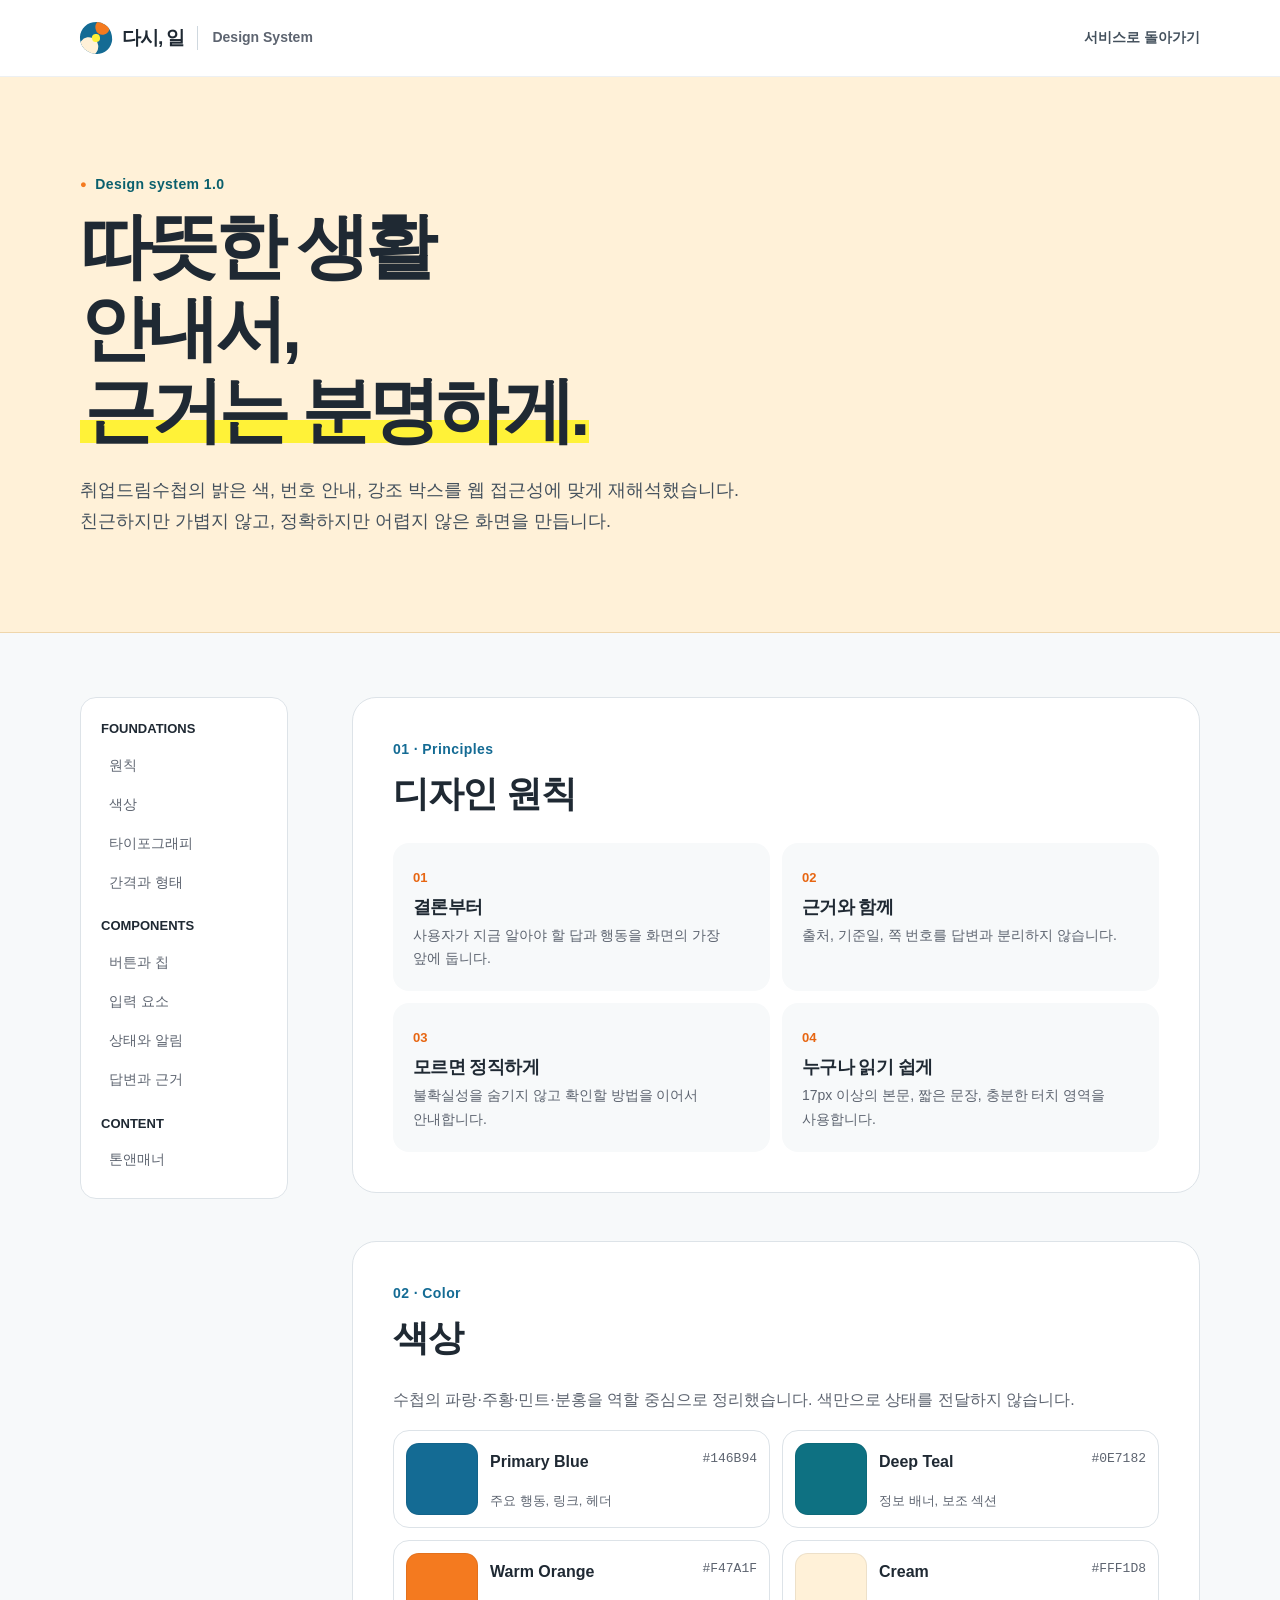
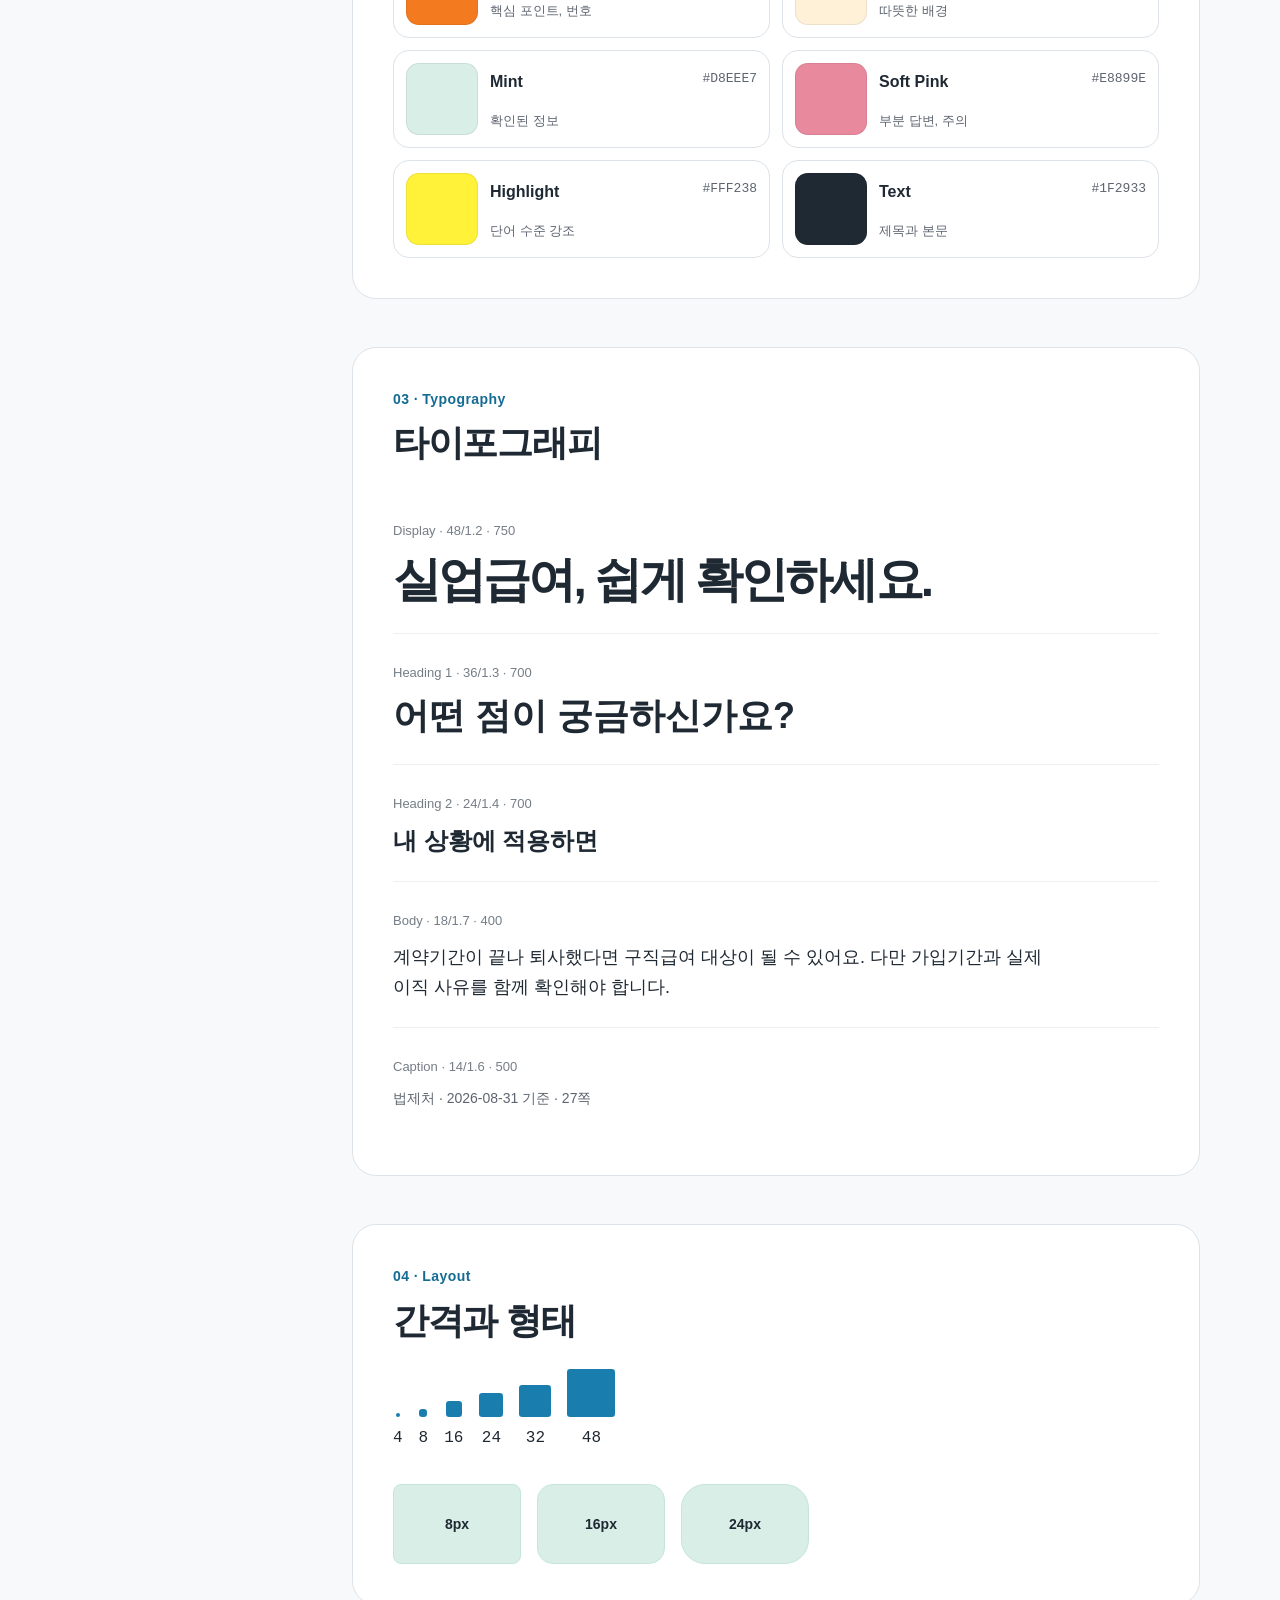
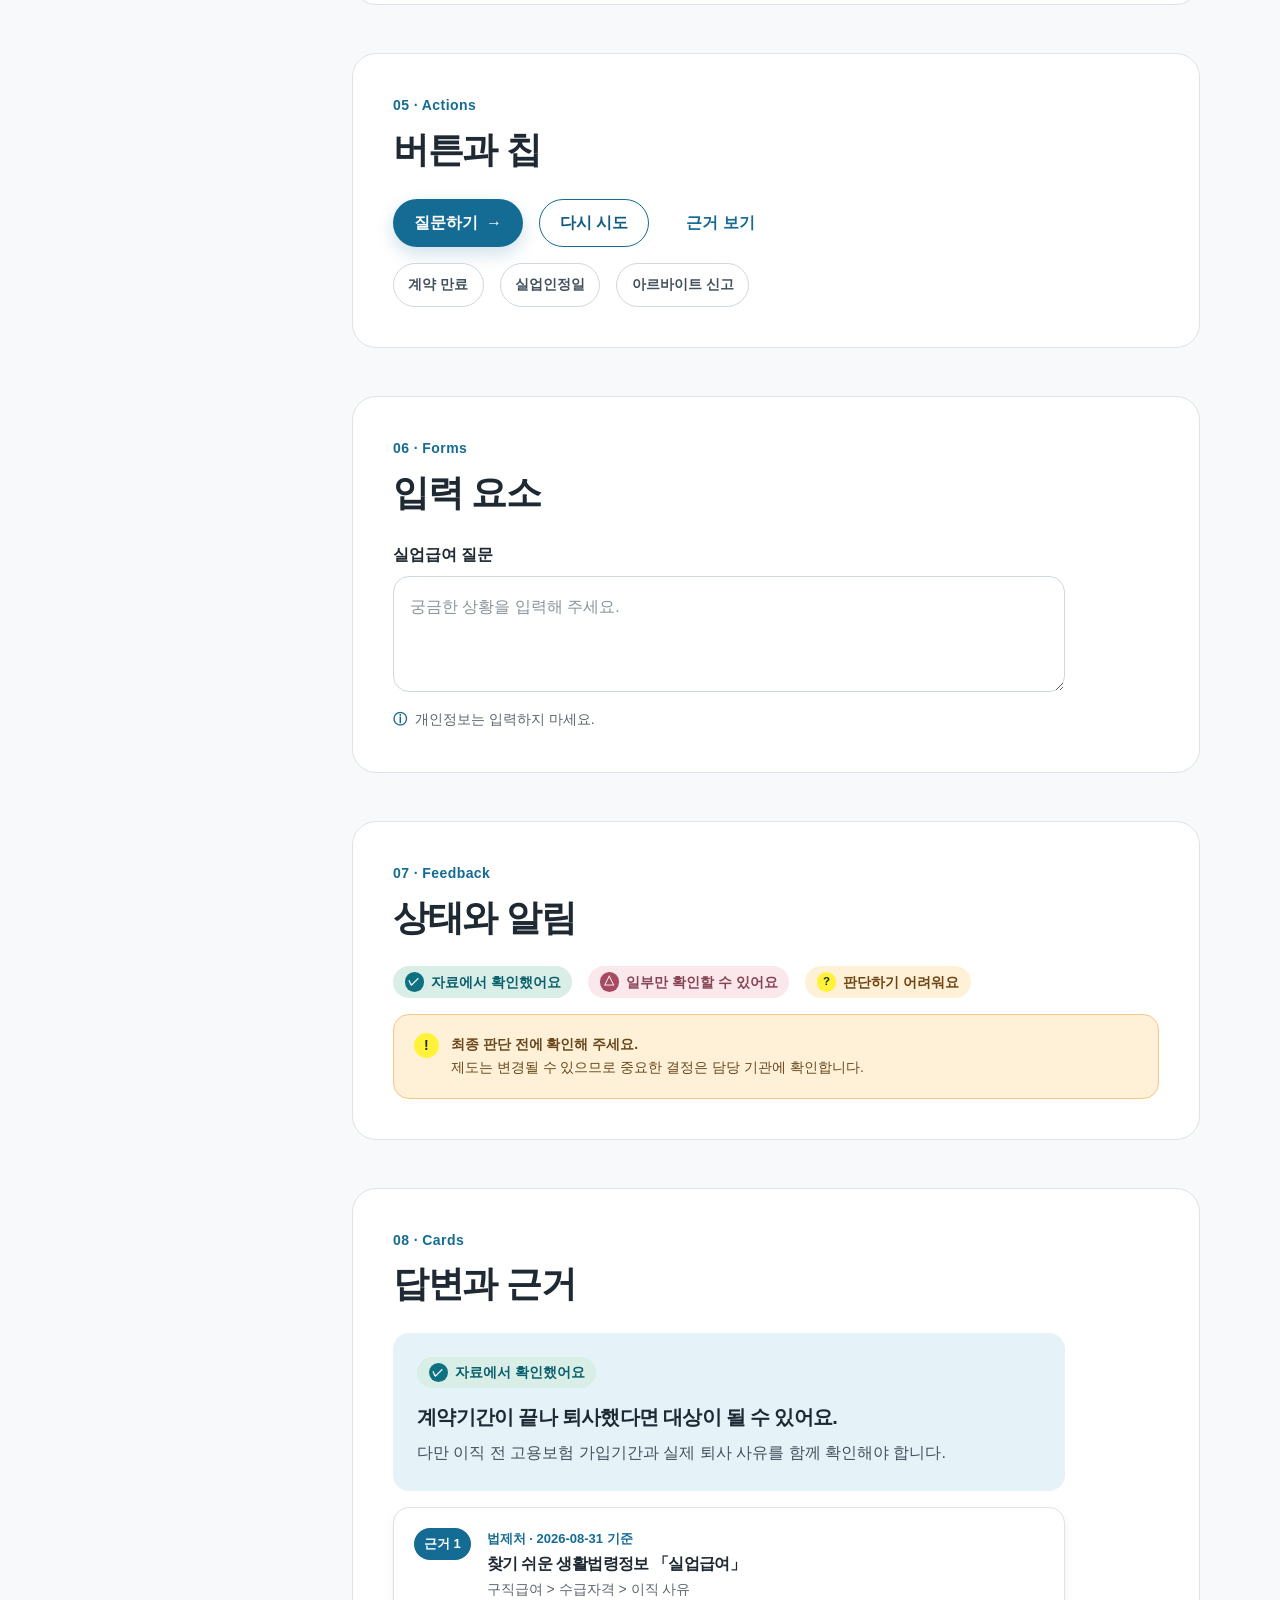
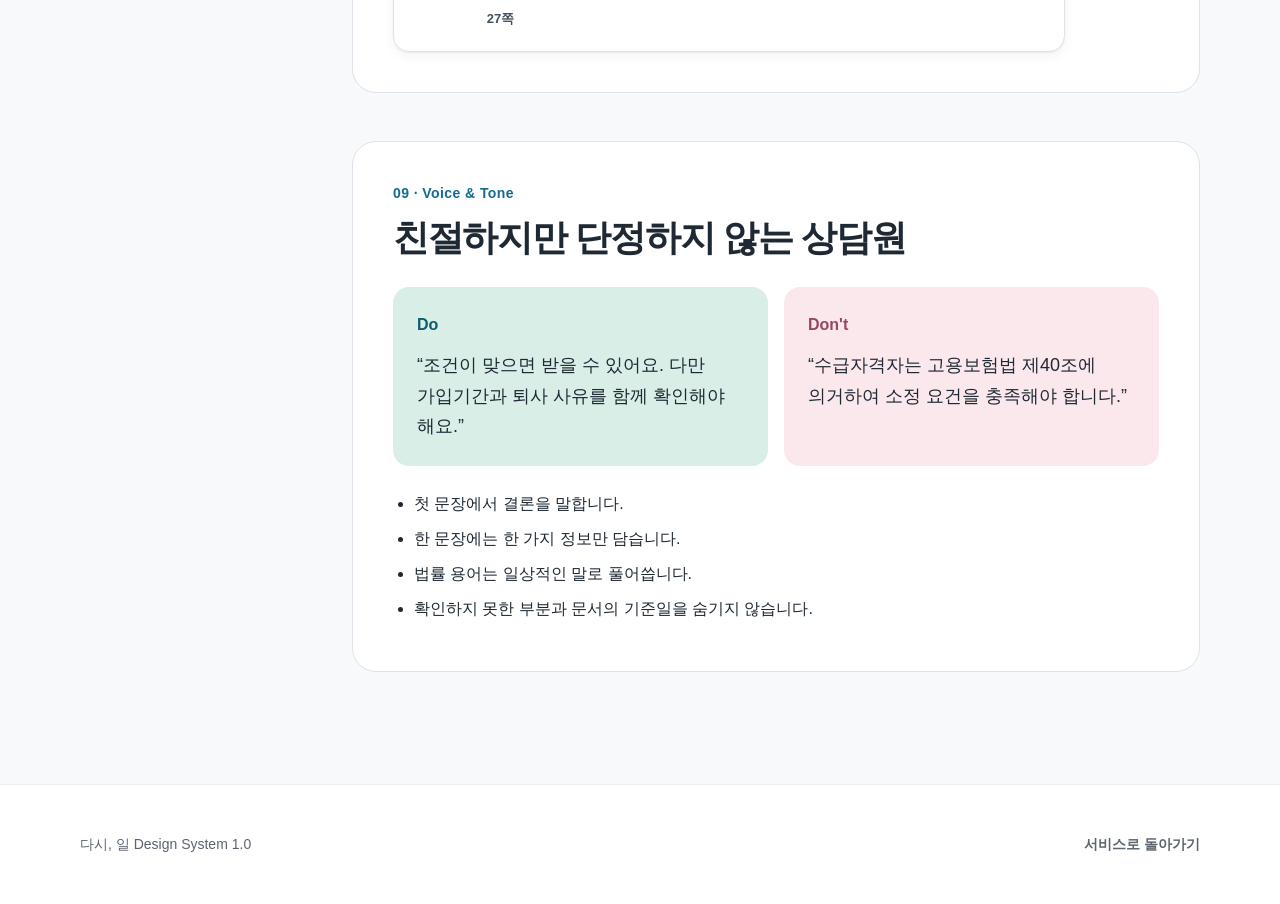
==== static/design-system.html @ 1f080da9 "feat: 실업급여 웹 UI와 디자인 시스템 추가" ====
<!doctype html>
<html lang="ko">
<head>
  <meta charset="utf-8">
  <meta name="viewport" content="width=device-width, initial-scale=1">
  <title>디자인 시스템 — 다시, 일</title>
  <link rel="stylesheet" href="/static/css/tokens.css">
  <link rel="stylesheet" href="/static/css/components.css">
  <link rel="stylesheet" href="/static/css/app.css">
</head>
<body class="system-page">
  <a class="skip-link" href="#main">본문으로 바로가기</a>
  <header class="site-header">
    <div class="container header-inner">
      <a class="brand" href="/">
        <span class="brand-mark" aria-hidden="true"><span></span></span>
        <span class="brand-name">다시, 일</span>
        <span class="brand-label">Design System</span>
      </a>
      <nav class="site-nav" aria-label="주요 메뉴">
        <a href="/">서비스로 돌아가기</a>
      </nav>
    </div>
  </header>

  <main id="main" class="system-main">
    <section class="system-hero">
      <div class="container">
        <p class="eyebrow"><span aria-hidden="true">●</span> Design system 1.0</p>
        <h1>따뜻한 생활 안내서,<br><mark>근거는 분명하게.</mark></h1>
        <p>취업드림수첩의 밝은 색, 번호 안내, 강조 박스를 웹 접근성에 맞게 재해석했습니다. 친근하지만 가볍지 않고, 정확하지만 어렵지 않은 화면을 만듭니다.</p>
      </div>
    </section>

    <div class="container system-layout">
      <aside class="system-nav" aria-label="디자인 시스템 목차">
        <strong>Foundations</strong>
        <a href="#principles">원칙</a>
        <a href="#colors">색상</a>
        <a href="#type">타이포그래피</a>
        <a href="#spacing">간격과 형태</a>
        <strong>Components</strong>
        <a href="#buttons">버튼과 칩</a>
        <a href="#forms">입력 요소</a>
        <a href="#statuses">상태와 알림</a>
        <a href="#cards">답변과 근거</a>
        <strong>Content</strong>
        <a href="#voice">톤앤매너</a>
      </aside>

      <div class="system-content">
        <section id="principles" class="system-section">
          <p class="section-kicker">01 · Principles</p>
          <h2>디자인 원칙</h2>
          <div class="principle-grid">
            <article><span>01</span><h3>결론부터</h3><p>사용자가 지금 알아야 할 답과 행동을 화면의 가장 앞에 둡니다.</p></article>
            <article><span>02</span><h3>근거와 함께</h3><p>출처, 기준일, 쪽 번호를 답변과 분리하지 않습니다.</p></article>
            <article><span>03</span><h3>모르면 정직하게</h3><p>불확실성을 숨기지 않고 확인할 방법을 이어서 안내합니다.</p></article>
            <article><span>04</span><h3>누구나 읽기 쉽게</h3><p>17px 이상의 본문, 짧은 문장, 충분한 터치 영역을 사용합니다.</p></article>
          </div>
        </section>

        <section id="colors" class="system-section">
          <p class="section-kicker">02 · Color</p>
          <h2>색상</h2>
          <p class="system-description">수첩의 파랑·주황·민트·분홍을 역할 중심으로 정리했습니다. 색만으로 상태를 전달하지 않습니다.</p>
          <div class="swatch-grid">
            <article class="swatch"><div style="--swatch:#146B94"></div><strong>Primary Blue</strong><code>#146B94</code><p>주요 행동, 링크, 헤더</p></article>
            <article class="swatch"><div style="--swatch:#0E7182"></div><strong>Deep Teal</strong><code>#0E7182</code><p>정보 배너, 보조 섹션</p></article>
            <article class="swatch"><div style="--swatch:#F47A1F"></div><strong>Warm Orange</strong><code>#F47A1F</code><p>핵심 포인트, 번호</p></article>
            <article class="swatch"><div style="--swatch:#FFF1D8"></div><strong>Cream</strong><code>#FFF1D8</code><p>따뜻한 배경</p></article>
            <article class="swatch"><div style="--swatch:#D8EEE7"></div><strong>Mint</strong><code>#D8EEE7</code><p>확인된 정보</p></article>
            <article class="swatch"><div style="--swatch:#E8899E"></div><strong>Soft Pink</strong><code>#E8899E</code><p>부분 답변, 주의</p></article>
            <article class="swatch"><div style="--swatch:#FFF238"></div><strong>Highlight</strong><code>#FFF238</code><p>단어 수준 강조</p></article>
            <article class="swatch"><div style="--swatch:#1F2933"></div><strong>Text</strong><code>#1F2933</code><p>제목과 본문</p></article>
          </div>
        </section>

        <section id="type" class="system-section">
          <p class="section-kicker">03 · Typography</p>
          <h2>타이포그래피</h2>
          <div class="type-specimens">
            <div><span>Display · 48/1.2 · 750</span><p class="type-display">실업급여, 쉽게 확인하세요.</p></div>
            <div><span>Heading 1 · 36/1.3 · 700</span><p class="type-h1">어떤 점이 궁금하신가요?</p></div>
            <div><span>Heading 2 · 24/1.4 · 700</span><p class="type-h2">내 상황에 적용하면</p></div>
            <div><span>Body · 18/1.7 · 400</span><p class="type-body">계약기간이 끝나 퇴사했다면 구직급여 대상이 될 수 있어요. 다만 가입기간과 실제 이직 사유를 함께 확인해야 합니다.</p></div>
            <div><span>Caption · 14/1.6 · 500</span><p class="type-caption">법제처 · 2026-08-31 기준 · 27쪽</p></div>
          </div>
        </section>

        <section id="spacing" class="system-section">
          <p class="section-kicker">04 · Layout</p>
          <h2>간격과 형태</h2>
          <div class="token-row">
            <div><span class="space-block s1"></span><code>4</code></div>
            <div><span class="space-block s2"></span><code>8</code></div>
            <div><span class="space-block s3"></span><code>16</code></div>
            <div><span class="space-block s4"></span><code>24</code></div>
            <div><span class="space-block s5"></span><code>32</code></div>
            <div><span class="space-block s6"></span><code>48</code></div>
          </div>
          <div class="radius-row">
            <div class="radius-sample radius-small">8px</div>
            <div class="radius-sample radius-medium">16px</div>
            <div class="radius-sample radius-large">24px</div>
          </div>
        </section>

        <section id="buttons" class="system-section">
          <p class="section-kicker">05 · Actions</p>
          <h2>버튼과 칩</h2>
          <div class="component-demo inline-demo">
            <button class="button button-primary" type="button">질문하기 <span aria-hidden="true">→</span></button>
            <button class="button button-secondary" type="button">다시 시도</button>
            <button class="button button-ghost" type="button">근거 보기</button>
          </div>
          <div class="component-demo inline-demo">
            <button class="chip" type="button">계약 만료</button>
            <button class="chip" type="button">실업인정일</button>
            <button class="chip" type="button">아르바이트 신고</button>
          </div>
        </section>

        <section id="forms" class="system-section">
          <p class="section-kicker">06 · Forms</p>
          <h2>입력 요소</h2>
          <div class="component-demo form-demo">
            <label for="system-question">실업급여 질문</label>
            <textarea id="system-question" rows="3" placeholder="궁금한 상황을 입력해 주세요."></textarea>
            <p class="privacy-note"><span aria-hidden="true">ⓘ</span> 개인정보는 입력하지 마세요.</p>
          </div>
        </section>

        <section id="statuses" class="system-section">
          <p class="section-kicker">07 · Feedback</p>
          <h2>상태와 알림</h2>
          <div class="component-demo inline-demo">
            <span class="status-badge status-confirmed"><span aria-hidden="true">✓</span> 자료에서 확인했어요</span>
            <span class="status-badge status-partial"><span aria-hidden="true">△</span> 일부만 확인할 수 있어요</span>
            <span class="status-badge status-unknown"><span aria-hidden="true">?</span> 판단하기 어려워요</span>
          </div>
          <div class="decision-note component-demo">
            <span class="decision-note-icon" aria-hidden="true">!</span>
            <p><strong>최종 판단 전에 확인해 주세요.</strong><br>제도는 변경될 수 있으므로 중요한 결정은 담당 기관에 확인합니다.</p>
          </div>
        </section>

        <section id="cards" class="system-section">
          <p class="section-kicker">08 · Cards</p>
          <h2>답변과 근거</h2>
          <div class="component-demo sample-answer-card">
            <span class="status-badge status-confirmed"><span aria-hidden="true">✓</span> 자료에서 확인했어요</span>
            <h3>계약기간이 끝나 퇴사했다면 대상이 될 수 있어요.</h3>
            <p>다만 이직 전 고용보험 가입기간과 실제 퇴사 사유를 함께 확인해야 합니다.</p>
          </div>
          <article class="citation-card component-demo">
            <span class="citation-number">근거 1</span>
            <div class="citation-body">
              <span class="citation-publisher">법제처 · 2026-08-31 기준</span>
              <h4>찾기 쉬운 생활법령정보 「실업급여」</h4>
              <p>구직급여 &gt; 수급자격 &gt; 이직 사유</p>
              <span class="citation-page">27쪽</span>
            </div>
          </article>
        </section>

        <section id="voice" class="system-section">
          <p class="section-kicker">09 · Voice &amp; Tone</p>
          <h2>친절하지만 단정하지 않는 상담원</h2>
          <div class="voice-grid">
            <article class="voice-do"><span>Do</span><p>“조건이 맞으면 받을 수 있어요. 다만 가입기간과 퇴사 사유를 함께 확인해야 해요.”</p></article>
            <article class="voice-dont"><span>Don't</span><p>“수급자격자는 고용보험법 제40조에 의거하여 소정 요건을 충족해야 합니다.”</p></article>
          </div>
          <ul class="voice-rules">
            <li>첫 문장에서 결론을 말합니다.</li>
            <li>한 문장에는 한 가지 정보만 담습니다.</li>
            <li>법률 용어는 일상적인 말로 풀어씁니다.</li>
            <li>확인하지 못한 부분과 문서의 기준일을 숨기지 않습니다.</li>
          </ul>
        </section>
      </div>
    </div>
  </main>

  <footer class="site-footer">
    <div class="container footer-inner">
      <p>다시, 일 Design System 1.0</p>
      <a href="/">서비스로 돌아가기</a>
    </div>
  </footer>
</body>
</html>
---- static/css/tokens.css ----
:root {
  color-scheme: light;

  /* Brand */
  --blue-900: #0b4d6d;
  --blue-800: #105c80;
  --blue-700: #146b94;
  --blue-600: #197eae;
  --blue-100: #e5f3f9;
  --teal-800: #0a5f6d;
  --teal-700: #0e7182;
  --teal-100: #dff2f1;
  --orange-600: #e76612;
  --orange-500: #f47a1f;
  --orange-100: #ffead9;
  --cream-100: #fff1d8;
  --cream-50: #fffaf2;
  --mint-200: #c6e6dc;
  --mint-100: #d8eee7;
  --pink-500: #e8899e;
  --pink-100: #fbe8ed;
  --yellow-400: #fff238;
  --red-700: #a93a3a;
  --red-100: #fde8e8;

  /* Neutral */
  --ink-950: #16212a;
  --ink-900: #1f2933;
  --ink-700: #44515d;
  --ink-600: #5d6470;
  --ink-500: #747d86;
  --line-300: #cfd8df;
  --line-200: #dde3e8;
  --line-100: #edf0f2;
  --surface: #ffffff;
  --surface-muted: #f7f9fa;

  /* Semantic */
  --color-primary: var(--blue-700);
  --color-primary-hover: var(--blue-800);
  --color-focus: var(--orange-500);
  --color-text: var(--ink-900);
  --color-text-muted: var(--ink-600);
  --color-border: var(--line-200);
  --color-background: var(--cream-50);

  /* Typography */
  --font-sans: "Pretendard Variable", Pretendard, "Noto Sans KR", -apple-system, BlinkMacSystemFont, "Segoe UI", sans-serif;
  --text-xs: 0.8125rem;
  --text-sm: 0.875rem;
  --text-md: 1rem;
  --text-lg: 1.125rem;
  --text-xl: 1.25rem;
  --text-2xl: 1.5rem;
  --text-3xl: clamp(1.75rem, 3vw, 2.25rem);
  --text-display: clamp(2.35rem, 5.8vw, 4.5rem);

  /* Spacing */
  --space-1: 0.25rem;
  --space-2: 0.5rem;
  --space-3: 0.75rem;
  --space-4: 1rem;
  --space-5: 1.5rem;
  --space-6: 2rem;
  --space-7: 3rem;
  --space-8: 4rem;
  --space-9: 6rem;

  /* Shape */
  --radius-sm: 0.5rem;
  --radius-md: 1rem;
  --radius-lg: 1.5rem;
  --radius-xl: 2rem;
  --radius-pill: 999px;
  --shadow-sm: 0 1px 2px rgb(22 33 42 / 6%), 0 4px 12px rgb(22 33 42 / 5%);
  --shadow-md: 0 14px 40px rgb(22 33 42 / 10%);
  --container: 70rem;
  --reading: 45rem;
}

*,
*::before,
*::after {
  box-sizing: border-box;
}

html {
  scroll-behavior: smooth;
}

body {
  margin: 0;
  color: var(--color-text);
  background: var(--surface);
  font-family: var(--font-sans);
  font-size: var(--text-md);
  line-height: 1.7;
  word-break: keep-all;
  overflow-wrap: break-word;
  -webkit-font-smoothing: antialiased;
}

button,
textarea,
input,
select {
  font: inherit;
}

button,
a {
  -webkit-tap-highlight-color: transparent;
}

a {
  color: inherit;
}

img,
svg {
  display: block;
  max-width: 100%;
}

h1,
h2,
h3,
h4,
p {
  margin-top: 0;
}

h1,
h2,
h3,
h4 {
  line-height: 1.35;
  letter-spacing: -0.035em;
}

mark {
  color: inherit;
  background: linear-gradient(transparent 62%, var(--yellow-400) 62% 91%, transparent 91%);
  padding-inline: 0.05em;
}

.container {
  width: min(calc(100% - 2rem), var(--container));
  margin-inline: auto;
}

.sr-only {
  position: absolute;
  width: 1px;
  height: 1px;
  padding: 0;
  margin: -1px;
  overflow: hidden;
  clip: rect(0, 0, 0, 0);
  white-space: nowrap;
  border: 0;
}

[hidden] {
  display: none !important;
}

:focus-visible {
  outline: 3px solid var(--color-focus);
  outline-offset: 3px;
}

::selection {
  color: var(--ink-950);
  background: var(--yellow-400);
}

@media (prefers-reduced-motion: reduce) {
  html { scroll-behavior: auto; }
  *, *::before, *::after {
    animation-duration: 0.01ms !important;
    animation-iteration-count: 1 !important;
    transition-duration: 0.01ms !important;
  }
}
---- static/css/components.css ----
.skip-link {
  position: fixed;
  z-index: 1000;
  top: var(--space-3);
  left: var(--space-3);
  transform: translateY(-200%);
  padding: 0.7rem 1rem;
  color: white;
  background: var(--blue-900);
  border-radius: var(--radius-sm);
  font-weight: 700;
}

.skip-link:focus {
  transform: translateY(0);
}

.brand {
  display: inline-flex;
  align-items: center;
  gap: 0.65rem;
  color: var(--ink-900);
  text-decoration: none;
}

.brand-mark {
  position: relative;
  display: grid;
  width: 2rem;
  height: 2rem;
  place-items: center;
  overflow: hidden;
  background: var(--blue-700);
  border-radius: 50% 50% 48% 52%;
  transform: rotate(-9deg);
}

.brand-mark::before,
.brand-mark::after,
.brand-mark span {
  position: absolute;
  content: "";
  border-radius: 50%;
}

.brand-mark::before {
  width: 1.2rem;
  height: 1.2rem;
  left: -0.15rem;
  bottom: -0.05rem;
  background: var(--cream-100);
}

.brand-mark::after {
  width: 0.9rem;
  height: 0.9rem;
  right: 0.05rem;
  top: -0.05rem;
  background: var(--orange-500);
}

.brand-mark span {
  z-index: 1;
  width: 0.48rem;
  height: 0.48rem;
  background: var(--yellow-400);
}

.brand-name {
  font-size: 1.2rem;
  font-weight: 800;
  letter-spacing: -0.06em;
}

.brand-label {
  margin-left: 0.15rem;
  padding-left: 0.9rem;
  color: var(--ink-600);
  border-left: 1px solid var(--line-300);
  font-size: var(--text-sm);
  font-weight: 600;
}

.button {
  min-height: 3rem;
  display: inline-flex;
  align-items: center;
  justify-content: center;
  gap: var(--space-2);
  padding: 0.75rem 1.25rem;
  border: 1px solid transparent;
  border-radius: var(--radius-pill);
  cursor: pointer;
  font-weight: 750;
  line-height: 1.2;
  transition: transform 160ms ease, background-color 160ms ease, border-color 160ms ease;
}

.button:hover:not(:disabled) {
  transform: translateY(-1px);
}

.button:disabled {
  cursor: not-allowed;
  opacity: 0.55;
}

.button-primary {
  color: white;
  background: var(--color-primary);
  box-shadow: 0 7px 18px rgb(20 107 148 / 20%);
}

.button-primary:hover:not(:disabled) {
  background: var(--color-primary-hover);
}

.button-primary svg {
  width: 1.25rem;
  fill: none;
  stroke: currentColor;
  stroke-linecap: round;
  stroke-linejoin: round;
  stroke-width: 2;
}

.button-secondary {
  color: var(--blue-800);
  background: white;
  border-color: var(--blue-700);
}

.button-secondary:hover:not(:disabled) {
  background: var(--blue-100);
}

.button-ghost {
  color: var(--blue-700);
  background: transparent;
}

.button-ghost:hover:not(:disabled) {
  background: var(--blue-100);
}

.chip-row {
  display: flex;
  flex-wrap: wrap;
  gap: var(--space-2);
}

.chip {
  min-height: 2.75rem;
  padding: 0.55rem 0.9rem;
  color: var(--ink-700);
  background: var(--surface);
  border: 1px solid var(--line-300);
  border-radius: var(--radius-pill);
  cursor: pointer;
  font-size: var(--text-sm);
  font-weight: 600;
  line-height: 1.35;
  text-align: left;
  transition: color 160ms ease, background-color 160ms ease, border-color 160ms ease;
}

.chip:hover {
  color: var(--blue-800);
  background: var(--blue-100);
  border-color: var(--blue-600);
}

.section-kicker,
.eyebrow {
  margin-bottom: var(--space-2);
  color: var(--blue-700);
  font-size: var(--text-sm);
  font-weight: 800;
  letter-spacing: 0.03em;
}

.eyebrow {
  display: flex;
  align-items: center;
  gap: var(--space-2);
  color: var(--teal-800);
}

.eyebrow span {
  color: var(--orange-500);
  font-size: 0.7rem;
}

.status-badge {
  width: fit-content;
  display: inline-flex;
  align-items: center;
  gap: 0.45rem;
  padding: 0.38rem 0.72rem;
  border-radius: var(--radius-pill);
  font-size: var(--text-sm);
  font-weight: 750;
  line-height: 1.35;
}

.status-badge > span {
  display: grid;
  width: 1.2rem;
  height: 1.2rem;
  place-items: center;
  border-radius: 50%;
  font-size: 0.72rem;
}

.status-confirmed {
  color: var(--teal-800);
  background: var(--mint-100);
}

.status-confirmed > span {
  color: white;
  background: var(--teal-700);
}

.status-partial {
  color: #874454;
  background: var(--pink-100);
}

.status-partial > span {
  color: white;
  background: #a84961;
}

.status-unknown {
  color: #704412;
  background: var(--cream-100);
}

.status-unknown > span {
  color: var(--ink-900);
  background: var(--yellow-400);
}

.icon-button {
  width: 2.75rem;
  height: 2.75rem;
  display: grid;
  flex: none;
  place-items: center;
  color: var(--ink-600);
  background: var(--surface-muted);
  border: 1px solid var(--line-200);
  border-radius: 50%;
  cursor: pointer;
}

.icon-button:hover {
  color: var(--blue-700);
  background: var(--blue-100);
}

.icon-button svg {
  width: 1.25rem;
  fill: none;
  stroke: currentColor;
  stroke-width: 1.8;
}

textarea {
  width: 100%;
  color: var(--ink-900);
  background: white;
  border: 1.5px solid var(--line-300);
  border-radius: var(--radius-md);
  resize: vertical;
  transition: border-color 160ms ease, box-shadow 160ms ease;
}

textarea::placeholder {
  color: #8a949d;
}

textarea:hover {
  border-color: var(--blue-600);
}

textarea:focus {
  border-color: var(--blue-700);
  outline: 0;
  box-shadow: 0 0 0 4px rgb(20 107 148 / 12%);
}

.privacy-note {
  display: flex;
  gap: var(--space-2);
  margin: 0;
  color: var(--ink-600);
  font-size: var(--text-sm);
}

.privacy-note span {
  flex: none;
  color: var(--blue-700);
  font-weight: 800;
}

.field-error {
  min-height: 1.5rem;
  margin: var(--space-2) 0 0;
  color: var(--red-700);
  font-size: var(--text-sm);
  font-weight: 650;
}

.decision-note {
  display: flex;
  align-items: flex-start;
  gap: var(--space-3);
  padding: 1.15rem 1.25rem;
  color: #67471b;
  background: var(--cream-100);
  border: 1px solid #f0c884;
  border-radius: var(--radius-md);
}

.decision-note p {
  margin: 0;
  font-size: var(--text-sm);
  line-height: 1.65;
}

.decision-note-icon {
  width: 1.55rem;
  height: 1.55rem;
  display: grid;
  flex: none;
  place-items: center;
  color: var(--ink-900);
  background: var(--yellow-400);
  border-radius: 50%;
  font-size: var(--text-sm);
  font-weight: 900;
}

.citation-card {
  position: relative;
  display: grid;
  grid-template-columns: auto 1fr;
  gap: var(--space-4);
  padding: 1.25rem;
  background: var(--surface);
  border: 1px solid var(--line-200);
  border-radius: var(--radius-md);
  box-shadow: var(--shadow-sm);
}

.citation-number {
  align-self: start;
  padding: 0.32rem 0.62rem;
  color: white;
  background: var(--blue-700);
  border-radius: var(--radius-pill);
  font-size: var(--text-xs);
  font-weight: 800;
  white-space: nowrap;
}

.citation-body {
  min-width: 0;
}

.citation-publisher {
  display: block;
  margin-bottom: 0.2rem;
  color: var(--blue-700);
  font-size: var(--text-xs);
  font-weight: 750;
}

.citation-body h4 {
  margin: 0 0 0.25rem;
  font-size: var(--text-md);
}

.citation-body p {
  margin: 0;
  color: var(--ink-600);
  font-size: var(--text-sm);
  line-height: 1.55;
}

.citation-page {
  display: inline-block;
  margin-top: var(--space-2);
  color: var(--ink-700);
  font-size: var(--text-xs);
  font-weight: 700;
}
---- static/css/app.css ----
.site-header {
  position: relative;
  z-index: 20;
  background: rgb(255 255 255 / 94%);
  border-bottom: 1px solid var(--line-100);
  backdrop-filter: blur(12px);
}

.header-inner {
  min-height: 4.75rem;
  display: flex;
  align-items: center;
  justify-content: space-between;
  gap: var(--space-5);
}

.site-nav {
  display: flex;
  align-items: center;
  gap: 1.75rem;
}

.site-nav a {
  color: var(--ink-700);
  text-decoration: none;
  font-size: var(--text-sm);
  font-weight: 650;
}

.site-nav a:hover {
  color: var(--blue-700);
}

.site-nav .nav-system {
  padding: 0.45rem 0.8rem;
  color: var(--blue-700);
  background: var(--blue-100);
  border-radius: var(--radius-pill);
}

.hero {
  position: relative;
  overflow: hidden;
  background:
    radial-gradient(circle at 10% 10%, rgb(255 242 56 / 22%) 0 6rem, transparent 6.1rem),
    linear-gradient(110deg, var(--cream-50) 0%, white 64%);
}

.hero::after {
  position: absolute;
  width: 20rem;
  height: 20rem;
  right: -8rem;
  bottom: -13rem;
  content: "";
  background: var(--mint-100);
  border-radius: 50%;
}

.hero-grid {
  min-height: 37rem;
  display: grid;
  grid-template-columns: minmax(0, 1.1fr) minmax(22rem, 0.9fr);
  align-items: center;
  gap: clamp(2rem, 6vw, 6rem);
  padding-block: var(--space-8);
}

.hero-copy {
  position: relative;
  z-index: 2;
}

.hero h1,
.system-hero h1 {
  max-width: 13ch;
  margin-bottom: var(--space-5);
  font-size: var(--text-display);
  font-weight: 800;
  letter-spacing: -0.065em;
  line-height: 1.14;
}

.hero-description {
  max-width: 34rem;
  margin-bottom: var(--space-5);
  color: var(--ink-700);
  font-size: var(--text-lg);
  line-height: 1.75;
}

.hero-points {
  display: flex;
  flex-wrap: wrap;
  gap: var(--space-4) var(--space-5);
  margin: 0;
  padding: 0;
  list-style: none;
}

.hero-points li {
  display: flex;
  align-items: center;
  gap: var(--space-2);
  color: var(--ink-700);
  font-size: var(--text-sm);
  font-weight: 650;
}

.point-icon {
  width: 1.35rem;
  height: 1.35rem;
  display: grid;
  place-items: center;
  color: white;
  background: var(--teal-700);
  border-radius: 50%;
  font-size: 0.7rem;
}

.hero-visual {
  position: relative;
  z-index: 2;
  min-height: 25rem;
}

.guide-card {
  position: absolute;
  border-radius: 1.75rem;
  box-shadow: var(--shadow-md);
}

.guide-card-back {
  width: 15rem;
  height: 18rem;
  top: 1.3rem;
  right: 1.2rem;
  padding: 1.7rem;
  background: var(--orange-100);
  border: 1px solid #f6c49e;
  transform: rotate(8deg);
}

.guide-card-kicker {
  display: block;
  margin-bottom: var(--space-5);
  color: var(--orange-600);
  font-size: var(--text-xs);
  font-weight: 850;
  letter-spacing: 0.12em;
}

.guide-card-line {
  width: 100%;
  height: 0.55rem;
  display: block;
  margin-bottom: var(--space-3);
  background: rgb(244 122 31 / 25%);
  border-radius: var(--radius-pill);
}

.guide-card-line.short { width: 45%; }
.guide-card-line.medium { width: 72%; }

.guide-card-front {
  width: 20rem;
  height: 22rem;
  left: 0;
  bottom: 0;
  overflow: hidden;
  color: white;
  background: var(--blue-700);
  transform: rotate(-3deg);
}

.guide-card-front::before {
  position: absolute;
  width: 14rem;
  height: 14rem;
  left: -3rem;
  bottom: -7rem;
  content: "";
  background: var(--teal-700);
  border-radius: 50%;
}

.guide-card-head {
  position: relative;
  z-index: 2;
  display: flex;
  align-items: center;
  gap: var(--space-2);
  padding: 1.4rem;
}

.guide-check {
  width: 1.65rem;
  height: 1.65rem;
  display: grid;
  place-items: center;
  color: var(--blue-800);
  background: var(--yellow-400);
  border-radius: 50%;
  font-size: var(--text-sm);
  font-weight: 900;
}

.person-scene {
  position: absolute;
  inset: 4.7rem 0 0;
}

.person {
  position: absolute;
  bottom: 0;
  width: 7rem;
  height: 13rem;
}

.person i {
  position: absolute;
  z-index: 2;
  width: 3.3rem;
  height: 3.7rem;
  left: 1.8rem;
  top: 0;
  background: #f5b294;
  border: 0.45rem solid #29313a;
  border-bottom: 0;
  border-radius: 50% 50% 45% 45%;
}

.person b {
  position: absolute;
  width: 7rem;
  height: 10.5rem;
  left: 0;
  bottom: -1.2rem;
  background: var(--cream-100);
  border-radius: 3rem 3rem 0 0;
}

.person-one { left: -1rem; transform: rotate(4deg); }
.person-two { left: 6.2rem; bottom: -1rem; transform: scale(1.08); }
.person-three { right: -1.4rem; bottom: -0.5rem; transform: rotate(-5deg); }
.person-two b { background: var(--yellow-400); }
.person-three b { background: var(--pink-500); }
.person-two i { background: #d88a6c; }

.speech-bubble {
  position: absolute;
  z-index: 5;
  top: 4.7rem;
  right: 1rem;
  padding: 0.65rem 0.85rem;
  color: var(--ink-900);
  background: white;
  border-radius: 1rem 1rem 0.2rem 1rem;
  box-shadow: var(--shadow-sm);
  font-size: var(--text-sm);
  font-weight: 800;
  line-height: 1.35;
  transform: rotate(3deg);
}

.sun-dot {
  position: absolute;
  border-radius: 50%;
}

.sun-dot-one {
  width: 2rem;
  height: 2rem;
  left: -2rem;
  top: 5rem;
  background: var(--yellow-400);
}

.sun-dot-two {
  width: 1rem;
  height: 1rem;
  right: 0;
  bottom: 2rem;
  background: var(--pink-500);
}

.ask-section {
  padding-block: var(--space-9);
  background: var(--blue-100);
}

.ask-layout {
  max-width: 58rem;
}

.ask-heading {
  display: flex;
  align-items: flex-start;
  gap: var(--space-4);
  margin-bottom: var(--space-6);
}

.ask-heading h2,
.section-heading h2 {
  margin: 0;
  font-size: var(--text-3xl);
}

.section-number {
  display: grid;
  width: 3.1rem;
  height: 3.1rem;
  flex: none;
  place-items: center;
  color: white;
  background: var(--orange-500);
  border-radius: 50%;
  font-weight: 850;
  transform: rotate(-5deg);
}

.question-card {
  padding: clamp(1.25rem, 4vw, 2rem);
  background: white;
  border: 1px solid rgb(20 107 148 / 12%);
  border-radius: var(--radius-lg);
  box-shadow: var(--shadow-md);
}

.question-card textarea {
  min-height: 9rem;
  padding: 1.15rem 1.25rem;
  font-size: var(--text-lg);
  line-height: 1.65;
}

.composer-footer {
  display: flex;
  align-items: center;
  justify-content: space-between;
  gap: var(--space-4);
  margin-top: var(--space-3);
}

.composer-actions {
  display: flex;
  align-items: center;
  gap: var(--space-3);
}

.char-count {
  color: var(--ink-500);
  font-size: var(--text-xs);
  font-variant-numeric: tabular-nums;
  white-space: nowrap;
}

.examples {
  padding-top: var(--space-5);
  border-top: 1px solid var(--line-100);
}

.examples > p {
  margin-bottom: var(--space-3);
  color: var(--ink-600);
  font-size: var(--text-sm);
  font-weight: 700;
}

.response-state {
  display: flex;
  align-items: center;
  gap: var(--space-4);
  margin-top: var(--space-5);
  padding: 1.4rem 1.5rem;
  background: white;
  border-radius: var(--radius-md);
}

.response-state strong {
  display: block;
  margin-bottom: 0.12rem;
}

.response-state p {
  margin: 0;
  color: var(--ink-600);
  font-size: var(--text-sm);
}

.loading-card {
  border: 1px solid var(--mint-200);
}

.loading-symbol {
  width: 3rem;
  height: 3rem;
  display: flex;
  flex: none;
  align-items: center;
  justify-content: center;
  gap: 0.22rem;
  background: var(--mint-100);
  border-radius: 50%;
}

.loading-symbol span {
  width: 0.35rem;
  height: 0.35rem;
  background: var(--teal-700);
  border-radius: 50%;
  animation: bounce 1s infinite ease-in-out;
}

.loading-symbol span:nth-child(2) { animation-delay: 120ms; }
.loading-symbol span:nth-child(3) { animation-delay: 240ms; }

@keyframes bounce {
  0%, 70%, 100% { transform: translateY(0); }
  35% { transform: translateY(-0.4rem); }
}

.error-card {
  flex-wrap: wrap;
  border: 1px solid #f0bbbb;
}

.error-card > div {
  flex: 1;
}

.error-symbol {
  width: 3rem;
  height: 3rem;
  display: grid;
  flex: none;
  place-items: center;
  color: var(--red-700);
  background: var(--red-100);
  border-radius: 50%;
  font-weight: 900;
}

.answer-section {
  margin-top: var(--space-7);
}

.answer-card {
  position: relative;
  padding: clamp(1.4rem, 4vw, 2.4rem);
  background: white;
  border: 1px solid rgb(20 107 148 / 16%);
  border-radius: var(--radius-lg);
  box-shadow: var(--shadow-md);
}

.answer-card::before {
  position: absolute;
  width: 0.42rem;
  inset: 1.7rem auto 1.7rem 0;
  content: "";
  background: var(--teal-700);
  border-radius: 0 var(--radius-pill) var(--radius-pill) 0;
}

.answer-card.is-refusal::before {
  background: var(--orange-500);
}

.answer-head {
  display: flex;
  align-items: flex-start;
  justify-content: space-between;
  gap: var(--space-4);
  margin-bottom: var(--space-5);
}

.answer-head h2 {
  margin: var(--space-2) 0 0;
  font-size: var(--text-2xl);
}

.answer-content {
  max-width: var(--reading);
  font-size: var(--text-lg);
  line-height: 1.8;
}

.answer-content p:last-child {
  margin-bottom: 0;
}

.answer-content p:first-child {
  color: var(--ink-950);
  font-size: 1.22rem;
  font-weight: 700;
}

.answer-meta {
  margin-top: var(--space-5);
  padding-top: var(--space-4);
  color: var(--ink-500);
  border-top: 1px solid var(--line-100);
  font-size: var(--text-xs);
}

.citations-block {
  margin-top: var(--space-7);
}

.subsection-heading {
  display: flex;
  align-items: flex-end;
  justify-content: space-between;
  gap: var(--space-4);
  margin-bottom: var(--space-4);
}

.subsection-heading h3 {
  margin: 0;
  font-size: var(--text-xl);
}

.count-badge {
  display: inline-flex;
  padding: 0.3rem 0.62rem;
  color: var(--blue-800);
  background: white;
  border: 1px solid var(--line-200);
  border-radius: var(--radius-pill);
  font-size: var(--text-xs);
  font-weight: 800;
}

.citation-list {
  display: grid;
  gap: var(--space-3);
}

.answer-section > .decision-note {
  margin-top: var(--space-5);
}

.sources-section,
.how-section {
  padding-block: var(--space-9);
}

.section-heading {
  margin-bottom: var(--space-7);
}

.split-heading {
  display: grid;
  grid-template-columns: 1.1fr 0.9fr;
  align-items: end;
  gap: var(--space-7);
}

.split-heading > p {
  margin: 0;
  color: var(--ink-600);
  font-size: var(--text-md);
}

.source-grid {
  display: grid;
  grid-template-columns: repeat(2, 1fr);
  gap: var(--space-5);
}

.source-card {
  position: relative;
  min-height: 20rem;
  display: grid;
  grid-template-columns: auto 1fr;
  gap: var(--space-5);
  overflow: hidden;
  padding: clamp(1.5rem, 4vw, 2rem);
  border-radius: var(--radius-lg);
}

.source-card::after {
  position: absolute;
  width: 12rem;
  height: 12rem;
  right: -6rem;
  bottom: -7rem;
  content: "";
  border: 2rem solid rgb(255 255 255 / 15%);
  border-radius: 50%;
}

.source-blue {
  color: white;
  background: var(--blue-700);
}

.source-orange {
  color: var(--ink-900);
  background: var(--orange-100);
  border: 1px solid #f5c8a7;
}

.source-icon {
  width: 3.5rem;
  height: 3.5rem;
  display: grid;
  place-items: center;
  color: var(--ink-900);
  background: var(--yellow-400);
  border-radius: 50%;
  font-size: var(--text-lg);
  font-weight: 850;
  transform: rotate(-5deg);
}

.source-label {
  display: block;
  margin-bottom: var(--space-3);
  font-size: var(--text-xs);
  font-weight: 750;
}

.source-blue .source-label { color: #d9f4ff; }
.source-orange .source-label { color: #8d4a1a; }

.source-card h3 {
  margin-bottom: var(--space-4);
  font-size: var(--text-2xl);
}

.source-card p {
  max-width: 28rem;
  margin-bottom: var(--space-5);
  line-height: 1.7;
}

.source-blue p { color: #e9f8ff; }
.source-orange p { color: #634a39; }

.page-count {
  display: inline-block;
  padding: 0.32rem 0.7rem;
  background: rgb(255 255 255 / 18%);
  border: 1px solid rgb(255 255 255 / 32%);
  border-radius: var(--radius-pill);
  font-size: var(--text-xs);
  font-weight: 750;
}

.source-orange .page-count {
  background: rgb(255 255 255 / 65%);
  border-color: #e7b28b;
}

.how-section {
  background: var(--surface-muted);
}

.centered-heading {
  text-align: center;
}

.step-grid {
  display: grid;
  grid-template-columns: repeat(3, 1fr);
  gap: var(--space-5);
  margin: 0;
  padding: 0;
  counter-reset: none;
  list-style: none;
}

.step-grid li {
  position: relative;
  min-height: 18rem;
  padding: 1.75rem;
  background: white;
  border: 1px solid var(--line-200);
  border-radius: var(--radius-lg);
}

.step-number {
  position: absolute;
  top: 1.2rem;
  right: 1.35rem;
  color: var(--line-300);
  font-size: 2rem;
  font-weight: 850;
}

.step-icon {
  position: relative;
  width: 4.5rem;
  height: 4.5rem;
  margin-bottom: var(--space-5);
  background: var(--mint-100);
  border-radius: 1.3rem;
  transform: rotate(-4deg);
}

.step-icon::before,
.step-icon::after {
  position: absolute;
  content: "";
}

.step-search::before {
  width: 1.6rem;
  height: 1.6rem;
  left: 1.15rem;
  top: 1rem;
  border: 0.24rem solid var(--teal-700);
  border-radius: 50%;
}

.step-search::after {
  width: 1.2rem;
  height: 0.24rem;
  left: 2.35rem;
  top: 2.65rem;
  background: var(--teal-700);
  border-radius: var(--radius-pill);
  transform: rotate(45deg);
}

.step-document { background: var(--cream-100); }
.step-document::before {
  width: 2.2rem;
  height: 2.8rem;
  left: 1.15rem;
  top: 0.8rem;
  border: 0.18rem solid var(--orange-600);
  border-radius: 0.25rem;
}
.step-document::after {
  width: 1.2rem;
  height: 0.18rem;
  left: 1.65rem;
  top: 1.7rem;
  background: var(--orange-600);
  box-shadow: 0 0.55rem 0 var(--orange-600), 0 1.1rem 0 var(--orange-600);
}

.step-answer { background: var(--pink-100); }
.step-answer::before {
  width: 2.7rem;
  height: 2rem;
  left: 0.9rem;
  top: 1rem;
  border: 0.18rem solid #a84961;
  border-radius: 0.7rem;
}
.step-answer::after {
  width: 0.7rem;
  height: 0.7rem;
  left: 2.5rem;
  top: 2.65rem;
  border-left: 0.18rem solid #a84961;
  transform: skew(-35deg);
}

.step-grid h3 {
  margin-bottom: var(--space-2);
  font-size: var(--text-xl);
}

.step-grid p {
  margin: 0;
  color: var(--ink-600);
}

.scope-section {
  padding-block: var(--space-8);
  background: var(--teal-700);
}

.scope-card {
  display: grid;
  grid-template-columns: 0.8fr 1.2fr;
  align-items: start;
  gap: var(--space-7);
  color: white;
}

.scope-title > span {
  display: inline-block;
  margin-bottom: var(--space-3);
  padding: 0.25rem 0.65rem;
  color: var(--ink-900);
  background: var(--yellow-400);
  border-radius: var(--radius-pill);
  font-size: var(--text-xs);
  font-weight: 850;
}

.scope-title h2 {
  margin: 0;
  font-size: var(--text-3xl);
}

.scope-content {
  padding-left: var(--space-6);
  border-left: 1px solid rgb(255 255 255 / 38%);
}

.scope-content p {
  margin-bottom: var(--space-3);
  color: #e5fbff;
}

.scope-content p:last-child { margin-bottom: 0; }

.site-footer {
  padding-block: var(--space-7);
  color: var(--ink-600);
  background: white;
  border-top: 1px solid var(--line-100);
}

.footer-inner {
  display: flex;
  align-items: flex-start;
  justify-content: space-between;
  gap: var(--space-6);
}

.footer-brand { margin-bottom: var(--space-3); }
.footer-inner p { margin: 0; font-size: var(--text-sm); }

.footer-links {
  display: flex;
  flex-wrap: wrap;
  gap: var(--space-5);
}

.footer-links a,
.site-footer > .container > a {
  color: var(--ink-600);
  text-decoration: none;
  font-size: var(--text-sm);
  font-weight: 650;
}

.footer-links a:hover { color: var(--blue-700); }

.toast {
  position: fixed;
  z-index: 100;
  left: 50%;
  bottom: 1.5rem;
  transform: translateX(-50%);
  padding: 0.75rem 1rem;
  color: white;
  background: var(--ink-950);
  border-radius: var(--radius-pill);
  box-shadow: var(--shadow-md);
  font-size: var(--text-sm);
  font-weight: 650;
}

/* Design system */
.system-page { background: var(--surface-muted); }

.system-hero {
  padding-block: var(--space-9);
  background: var(--cream-100);
  border-bottom: 1px solid #efd6ab;
}

.system-hero h1 { margin-bottom: var(--space-5); }
.system-hero > .container > p:last-child {
  max-width: 44rem;
  margin: 0;
  color: var(--ink-700);
  font-size: var(--text-lg);
}

.system-layout {
  display: grid;
  grid-template-columns: 13rem minmax(0, 1fr);
  gap: var(--space-8);
  padding-block: var(--space-8);
}

.system-nav {
  position: sticky;
  top: 2rem;
  align-self: start;
  display: grid;
  gap: 0.25rem;
  padding: 1.25rem;
  background: white;
  border: 1px solid var(--line-200);
  border-radius: var(--radius-md);
}

.system-nav strong {
  margin: 0.7rem 0 0.25rem;
  color: var(--ink-900);
  font-size: var(--text-xs);
  text-transform: uppercase;
}

.system-nav strong:first-child { margin-top: 0; }

.system-nav a {
  padding: 0.35rem 0.5rem;
  color: var(--ink-600);
  border-radius: var(--radius-sm);
  text-decoration: none;
  font-size: var(--text-sm);
}

.system-nav a:hover { color: var(--blue-700); background: var(--blue-100); }

.system-content { min-width: 0; }

.system-section {
  margin-bottom: var(--space-7);
  padding: clamp(1.4rem, 4vw, 2.5rem);
  scroll-margin-top: 2rem;
  background: white;
  border: 1px solid var(--line-200);
  border-radius: var(--radius-lg);
}

.system-section > h2 {
  margin-bottom: var(--space-5);
  font-size: var(--text-3xl);
}

.system-description { color: var(--ink-600); }

.principle-grid,
.swatch-grid {
  display: grid;
  grid-template-columns: repeat(2, 1fr);
  gap: var(--space-3);
}

.principle-grid article {
  padding: 1.25rem;
  background: var(--surface-muted);
  border-radius: var(--radius-md);
}

.principle-grid article > span {
  color: var(--orange-600);
  font-size: var(--text-xs);
  font-weight: 850;
}

.principle-grid h3 { margin: 0.3rem 0; font-size: var(--text-lg); }
.principle-grid p { margin: 0; color: var(--ink-600); font-size: var(--text-sm); }

.swatch {
  display: grid;
  grid-template-columns: 4.5rem 1fr auto;
  align-items: center;
  gap: var(--space-3);
  padding: var(--space-3);
  border: 1px solid var(--line-200);
  border-radius: var(--radius-md);
}

.swatch > div {
  width: 4.5rem;
  height: 4.5rem;
  grid-row: span 2;
  background: var(--swatch);
  border: 1px solid rgb(0 0 0 / 7%);
  border-radius: 0.8rem;
}

.swatch strong { align-self: end; }
.swatch code { color: var(--ink-600); font-size: var(--text-xs); }
.swatch p { margin: 0; color: var(--ink-600); font-size: var(--text-xs); }

.type-specimens > div {
  padding-block: var(--space-5);
  border-bottom: 1px solid var(--line-100);
}

.type-specimens > div:last-child { border-bottom: 0; }
.type-specimens span { color: var(--ink-500); font-size: var(--text-xs); }
.type-specimens p { margin: var(--space-2) 0 0; }
.type-display { font-size: clamp(2rem, 5vw, 3rem); font-weight: 750; letter-spacing: -0.06em; line-height: 1.2; }
.type-h1 { font-size: var(--text-3xl); font-weight: 700; line-height: 1.3; }
.type-h2 { font-size: var(--text-2xl); font-weight: 700; line-height: 1.4; }
.type-body { max-width: 42rem; font-size: var(--text-lg); line-height: 1.7; }
.type-caption { color: var(--ink-600); font-size: var(--text-sm); font-weight: 500; }

.token-row,
.radius-row,
.inline-demo {
  display: flex;
  flex-wrap: wrap;
  align-items: flex-end;
  gap: var(--space-4);
}

.token-row { margin-bottom: var(--space-6); }
.token-row > div { display: grid; justify-items: center; gap: var(--space-2); }
.space-block { display: block; background: var(--blue-600); border-radius: 0.2rem; }
.s1 { width: 4px; height: 4px; }.s2 { width: 8px; height: 8px; }.s3 { width: 16px; height: 16px; }
.s4 { width: 24px; height: 24px; }.s5 { width: 32px; height: 32px; }.s6 { width: 48px; height: 48px; }

.radius-sample {
  width: 8rem;
  height: 5rem;
  display: grid;
  place-items: center;
  background: var(--mint-100);
  border: 1px solid var(--mint-200);
  font-size: var(--text-sm);
  font-weight: 700;
}
.radius-small { border-radius: var(--radius-sm); }
.radius-medium { border-radius: var(--radius-md); }
.radius-large { border-radius: var(--radius-lg); }

.component-demo { margin-top: var(--space-4); }
.form-demo { max-width: 42rem; }
.form-demo label { display: block; margin-bottom: var(--space-2); font-weight: 700; }
.form-demo textarea { padding: var(--space-4); }
.form-demo .privacy-note { margin-top: var(--space-2); }

.sample-answer-card {
  max-width: 42rem;
  padding: var(--space-5);
  background: var(--blue-100);
  border-radius: var(--radius-md);
}
.sample-answer-card h3 { margin: var(--space-4) 0 var(--space-2); font-size: var(--text-xl); }
.sample-answer-card p { margin: 0; color: var(--ink-700); }
.system-section > .citation-card { max-width: 42rem; }

.voice-grid {
  display: grid;
  grid-template-columns: repeat(2, 1fr);
  gap: var(--space-4);
}

.voice-grid article {
  padding: var(--space-5);
  border-radius: var(--radius-md);
}
.voice-do { background: var(--mint-100); }
.voice-dont { background: var(--pink-100); }
.voice-grid span { display: inline-block; margin-bottom: var(--space-3); font-weight: 850; }
.voice-do span { color: var(--teal-800); }
.voice-dont span { color: #98475c; }
.voice-grid p { margin: 0; font-size: var(--text-lg); }
.voice-rules { margin: var(--space-5) 0 0; padding-left: 1.3rem; }
.voice-rules li { margin-bottom: var(--space-2); }

@media (max-width: 900px) {
  .hero-grid { grid-template-columns: 1fr; }
  .hero-visual { width: min(100%, 25rem); margin-inline: auto; }
  .split-heading, .scope-card { grid-template-columns: 1fr; }
  .scope-content { padding: var(--space-5) 0 0; border-top: 1px solid rgb(255 255 255 / 38%); border-left: 0; }
  .step-grid { grid-template-columns: 1fr; }
  .step-grid li { min-height: auto; }
  .system-layout { grid-template-columns: 1fr; }
  .system-nav { position: static; display: flex; flex-wrap: wrap; }
  .system-nav strong { width: 100%; margin-top: var(--space-3); }
}

@media (max-width: 720px) {
  .header-inner { min-height: 4.25rem; }
  .brand-label, .site-nav a:not(.nav-system) { display: none; }
  .site-nav { gap: var(--space-2); }
  .site-nav .nav-system { font-size: var(--text-xs); }
  .hero-grid { min-height: auto; padding-block: var(--space-7); }
  .hero-description { font-size: var(--text-md); }
  .hero-visual { min-height: 20rem; transform: scale(0.86); transform-origin: center top; margin-bottom: -2rem; }
  .ask-section, .sources-section, .how-section { padding-block: var(--space-8); }
  .composer-footer { align-items: flex-start; flex-direction: column; }
  .composer-actions { width: 100%; justify-content: space-between; }
  .composer-actions .button { min-width: 8rem; }
  .source-grid { grid-template-columns: 1fr; }
  .source-card { min-height: auto; grid-template-columns: 1fr; }
  .footer-inner { flex-direction: column; }
  .principle-grid, .swatch-grid, .voice-grid { grid-template-columns: 1fr; }
  .swatch { grid-template-columns: 3.5rem 1fr auto; }
  .swatch > div { width: 3.5rem; height: 3.5rem; }
}

@media (max-width: 440px) {
  .container { width: min(calc(100% - 1.25rem), var(--container)); }
  .hero h1, .system-hero h1 { font-size: 2.25rem; }
  .hero-points { display: grid; }
  .hero-visual { left: 50%; width: 23rem; transform: translateX(-50%) scale(0.78); margin-bottom: -4rem; }
  .ask-heading { gap: var(--space-3); }
  .section-number { width: 2.6rem; height: 2.6rem; }
  .question-card textarea { min-height: 8rem; font-size: var(--text-md); }
  .button { padding-inline: 1rem; }
  .citation-card { grid-template-columns: 1fr; }
  .citation-number { justify-self: start; }
  .subsection-heading { align-items: flex-start; }
  .scope-section { padding-block: var(--space-7); }
  .system-section { border-radius: var(--radius-md); }
}
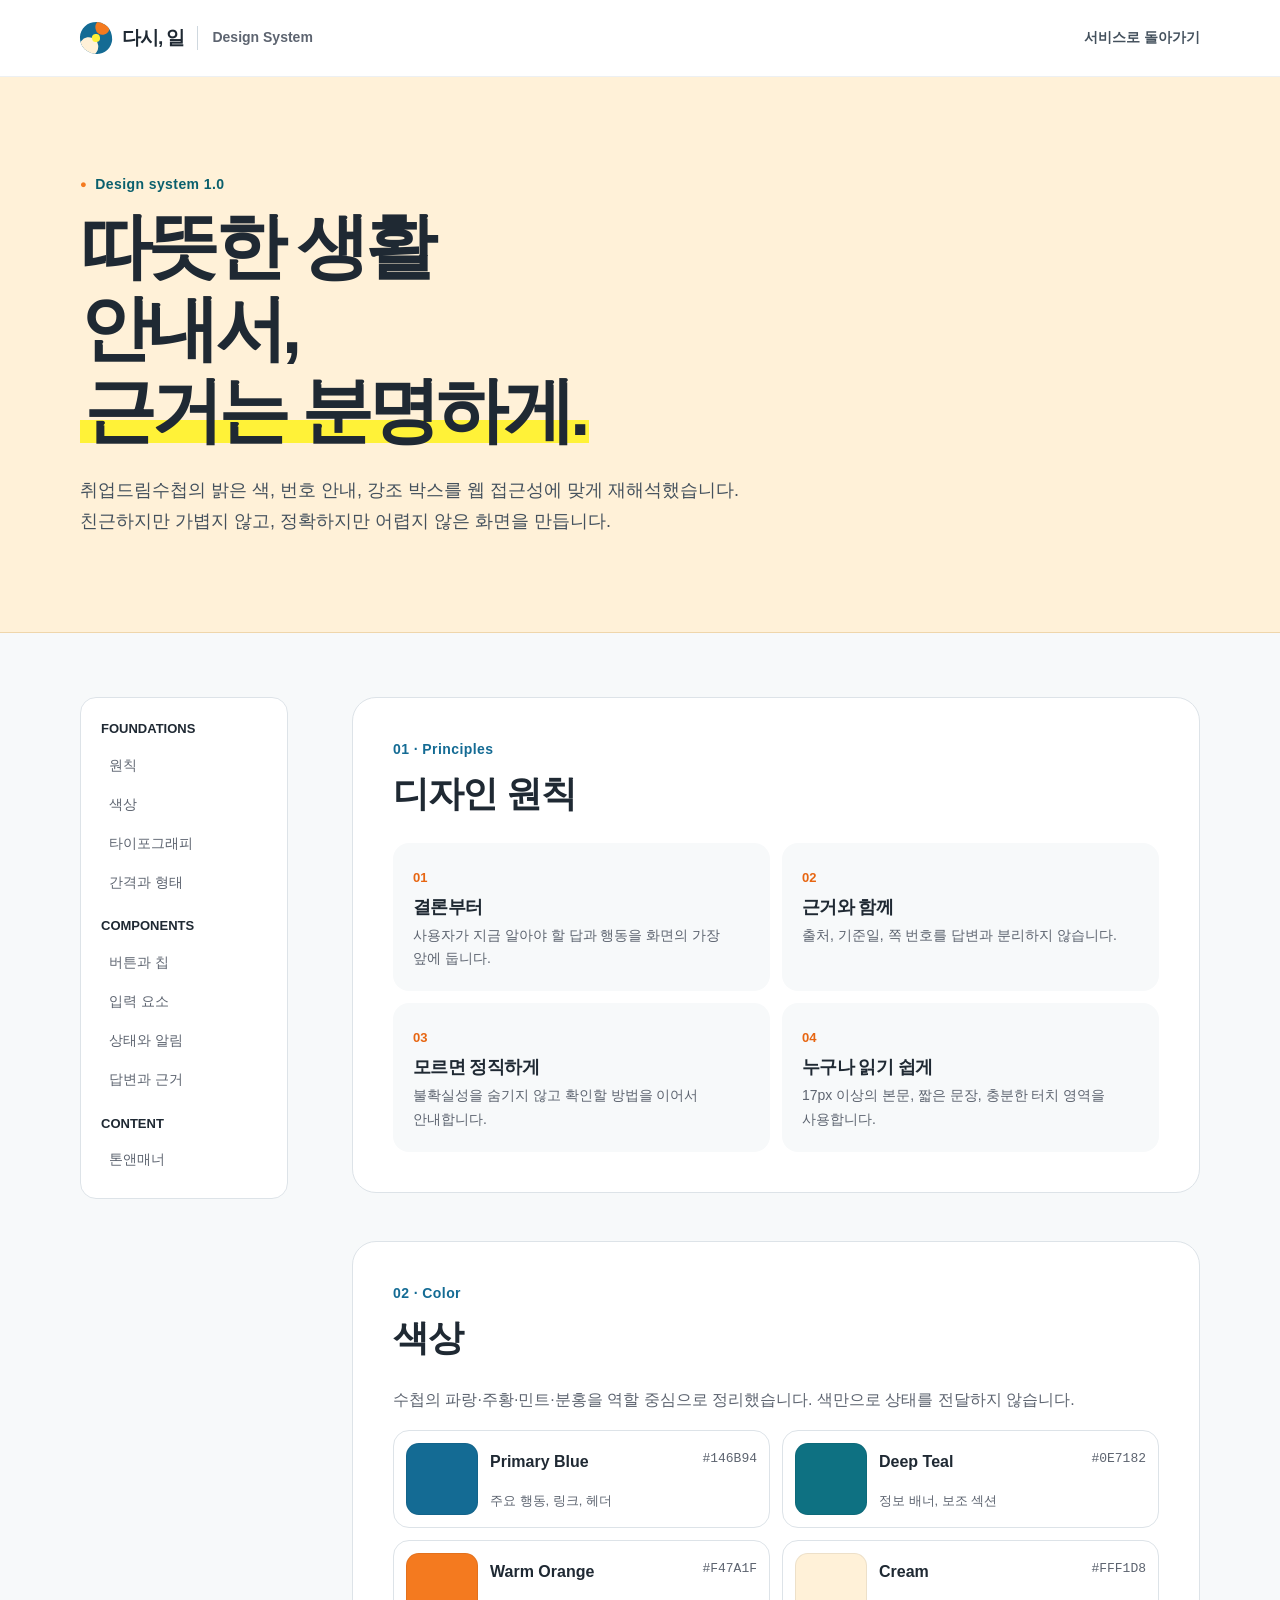
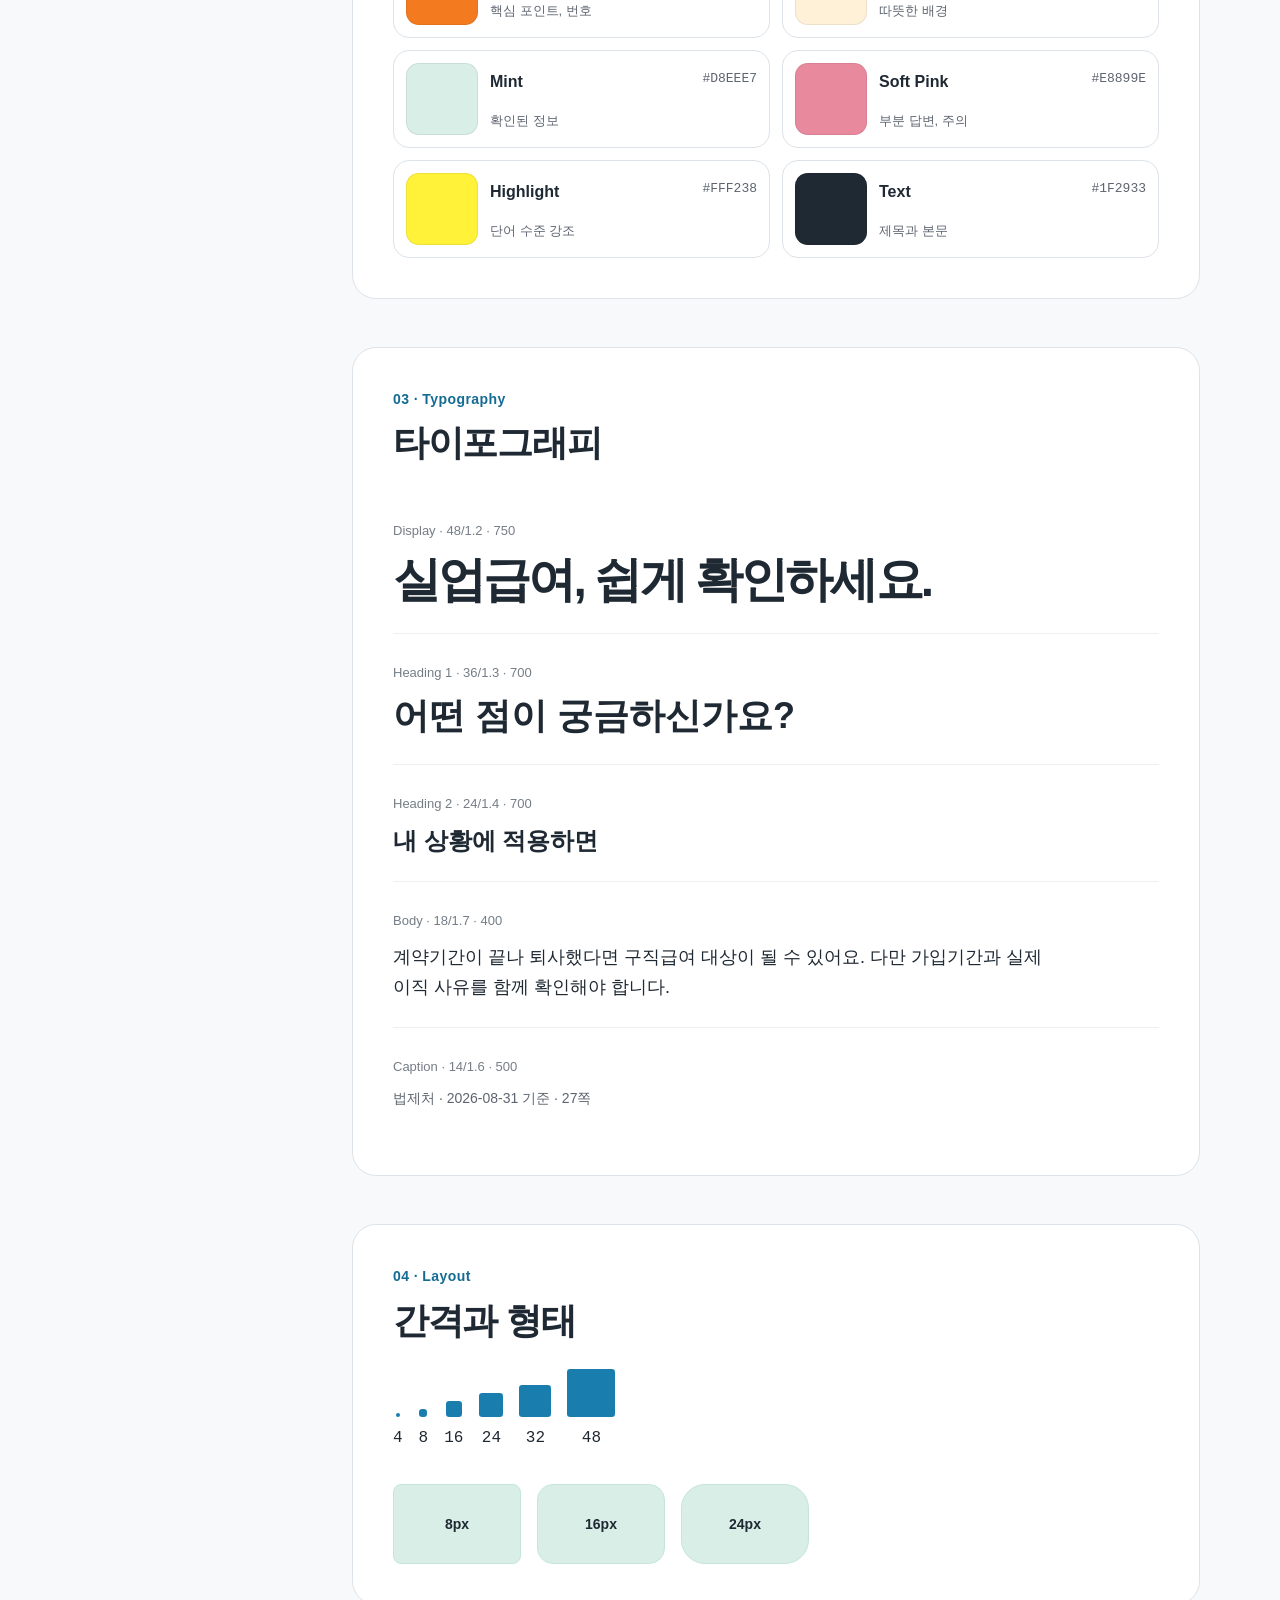
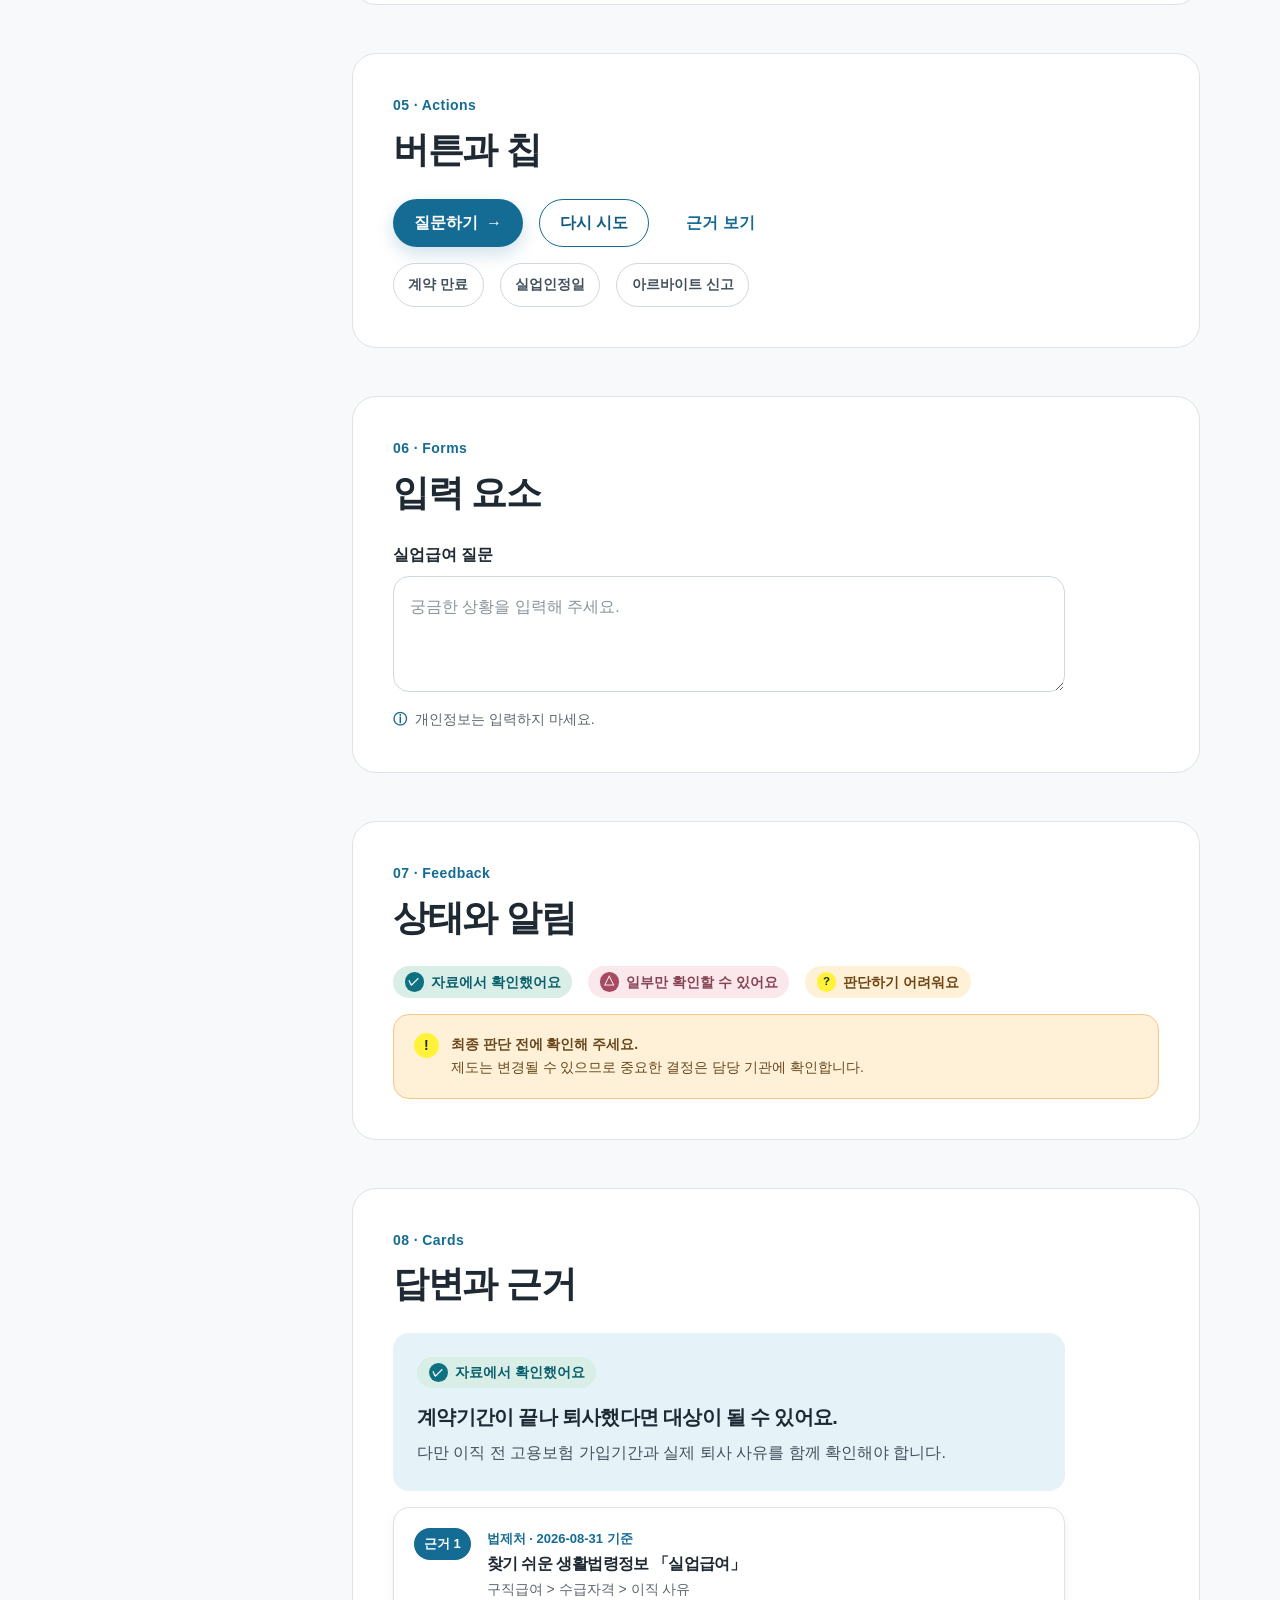
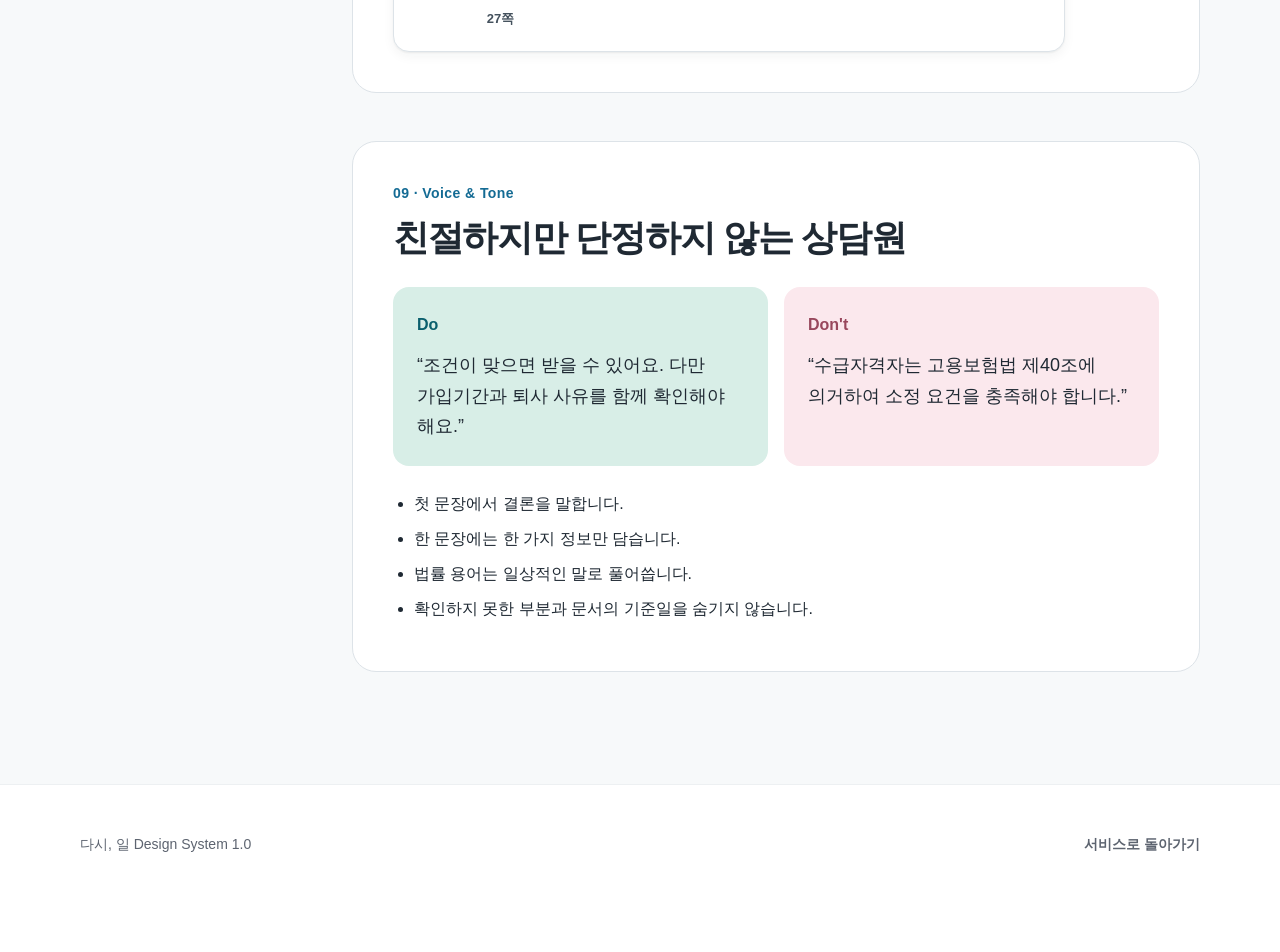
==== commit cc9ef8f6: "feat: add site favicon" ====
--- a/static/design-system.html
+++ b/static/design-system.html
@@ -4,6 +4,7 @@
   <meta charset="utf-8">
   <meta name="viewport" content="width=device-width, initial-scale=1">
   <title>디자인 시스템 — 다시, 일</title>
+  <link rel="icon" href="/static/favicon.svg" type="image/svg+xml">
   <link rel="stylesheet" href="/static/css/tokens.css">
   <link rel="stylesheet" href="/static/css/components.css">
   <link rel="stylesheet" href="/static/css/app.css">
--- a/static/css/app.css
+++ b/static/css/app.css
@@ -29,13 +29,6 @@
 
 .site-nav a:hover {
   color: var(--blue-700);
-}
-
-.site-nav .nav-system {
-  padding: 0.45rem 0.8rem;
-  color: var(--blue-700);
-  background: var(--blue-100);
-  border-radius: var(--radius-pill);
 }
 
 .hero {
@@ -367,6 +360,192 @@
   font-weight: 700;
 }
 
+.question-dialog {
+  width: min(calc(100% - 2rem), 48rem);
+  max-width: none;
+  max-height: calc(100dvh - 2rem);
+  margin: auto;
+  padding: 0;
+  overflow: hidden;
+  background: white;
+  border: 0;
+  border-radius: var(--radius-xl);
+  box-shadow: 0 24px 80px rgb(11 77 109 / 28%);
+}
+
+.question-dialog::backdrop {
+  background: rgb(22 33 42 / 58%);
+  backdrop-filter: blur(4px);
+}
+
+.dialog-panel {
+  max-height: calc(100dvh - 2rem);
+  overflow-y: auto;
+}
+
+.dialog-header {
+  position: sticky;
+  z-index: 2;
+  top: 0;
+  display: flex;
+  align-items: flex-start;
+  justify-content: space-between;
+  gap: var(--space-4);
+  padding: var(--space-5) var(--space-5) var(--space-3);
+  background: white;
+}
+
+.dialog-header h2 {
+  margin: 0;
+  font-size: var(--text-3xl);
+}
+
+.dialog-header .section-kicker {
+  margin-bottom: var(--space-1);
+}
+
+.question-dialog .question-card {
+  padding-top: var(--space-3);
+  border: 0;
+  border-radius: 0;
+  box-shadow: none;
+}
+
+.dialog-submit-bar {
+  display: flex;
+  justify-content: flex-end;
+  margin-top: var(--space-5);
+}
+
+.dialog-submit-bar .button {
+  min-width: 10rem;
+}
+
+.dialog-response {
+  padding: 0 var(--space-5) var(--space-5);
+}
+
+.dialog-response .answer-section {
+  margin-top: var(--space-5);
+}
+
+.dialog-response .answer-card {
+  box-shadow: var(--shadow-sm);
+}
+
+.response-actions {
+  display: flex;
+  justify-content: center;
+  margin-top: var(--space-5);
+}
+
+.feedback-card {
+  margin-top: var(--space-5);
+  padding: var(--space-5);
+  border: 1px solid var(--line-200);
+  border-radius: var(--radius-md);
+  background: var(--blue-100);
+}
+
+.feedback-card h3,
+.feedback-card p {
+  margin: 0;
+}
+
+.feedback-card h3 {
+  font-size: var(--text-lg);
+}
+
+.feedback-card p {
+  margin-top: var(--space-1);
+  color: var(--ink-600);
+  font-size: var(--text-sm);
+}
+
+.feedback-buttons {
+  display: flex;
+  gap: var(--space-2);
+  margin-top: var(--space-4);
+}
+
+.feedback-buttons .button {
+  min-height: 2.75rem;
+}
+
+#feedback-form fieldset {
+  display: grid;
+  gap: var(--space-2);
+  margin: 0 0 var(--space-4);
+  padding: 0;
+  border: 0;
+}
+
+#feedback-form legend {
+  margin-bottom: var(--space-3);
+  font-weight: 800;
+}
+
+#feedback-form label {
+  display: flex;
+  align-items: center;
+  gap: var(--space-2);
+}
+
+#feedback-form input {
+  width: 1.15rem;
+  height: 1.15rem;
+  accent-color: var(--teal-700);
+}
+
+#feedback-form .feedback-comment-label {
+  display: block;
+  margin-bottom: var(--space-2);
+  font-weight: 750;
+}
+
+#feedback-comment {
+  width: 100%;
+  min-height: 5.5rem;
+  resize: vertical;
+  padding: var(--space-3);
+  border: 1px solid var(--line-300);
+  border-radius: var(--radius-sm);
+  background: white;
+  color: var(--ink-900);
+  font: inherit;
+}
+
+#feedback-form .button {
+  margin-top: var(--space-3);
+}
+
+.feedback-card .feedback-thanks {
+  margin: 0;
+  color: var(--teal-800);
+  font-weight: 800;
+}
+
+.floating-ask-bar {
+  position: fixed;
+  z-index: 40;
+  right: 0;
+  bottom: 0;
+  left: 0;
+  display: flex;
+  justify-content: center;
+  padding: 2.25rem max(1rem, env(safe-area-inset-right)) max(1rem, env(safe-area-inset-bottom)) max(1rem, env(safe-area-inset-left));
+  pointer-events: none;
+  background: linear-gradient(to bottom, transparent, rgb(255 255 255 / 94%) 48%);
+}
+
+.floating-ask-button {
+  width: min(100%, 32rem);
+  min-height: 3.5rem;
+  pointer-events: auto;
+  box-shadow: 0 12px 32px rgb(11 77 109 / 28%);
+  font-size: var(--text-lg);
+}
+
 .response-state {
   display: flex;
   align-items: center;
@@ -480,6 +659,22 @@
   font-size: var(--text-2xl);
 }
 
+.answer-question {
+  max-width: var(--reading);
+  margin-bottom: var(--space-4);
+  padding: var(--space-3) var(--space-4);
+  color: var(--ink-700);
+  background: var(--surface-muted);
+  border-radius: var(--radius-sm);
+  font-size: var(--text-sm);
+}
+
+.answer-question > span:first-child {
+  margin-right: var(--space-2);
+  color: var(--blue-700);
+  font-weight: 800;
+}
+
 .answer-content {
   max-width: var(--reading);
   font-size: var(--text-lg);
@@ -494,6 +689,29 @@
   color: var(--ink-950);
   font-size: 1.22rem;
   font-weight: 700;
+}
+
+.refusal-help {
+  max-width: var(--reading);
+  margin-top: var(--space-5);
+  padding-top: var(--space-4);
+  border-top: 1px solid var(--line-100);
+}
+
+.refusal-help ul {
+  margin: var(--space-2) 0 0;
+  padding-left: 1.2rem;
+  color: var(--ink-700);
+}
+
+.refusal-help li + li {
+  margin-top: var(--space-2);
+}
+
+.refusal-help a {
+  color: var(--blue-700);
+  font-weight: 800;
+  white-space: nowrap;
 }
 
 .answer-meta {
@@ -813,7 +1031,7 @@
 .scope-content p:last-child { margin-bottom: 0; }
 
 .site-footer {
-  padding-block: var(--space-7);
+  padding-block: var(--space-7) var(--space-9);
   color: var(--ink-600);
   background: white;
   border-top: 1px solid var(--line-100);
@@ -849,7 +1067,7 @@
   position: fixed;
   z-index: 100;
   left: 50%;
-  bottom: 1.5rem;
+  bottom: 6rem;
   transform: translateX(-50%);
   padding: 0.75rem 1rem;
   color: white;
@@ -1070,16 +1288,31 @@
 
 @media (max-width: 720px) {
   .header-inner { min-height: 4.25rem; }
-  .brand-label, .site-nav a:not(.nav-system) { display: none; }
-  .site-nav { gap: var(--space-2); }
-  .site-nav .nav-system { font-size: var(--text-xs); }
+  .brand-label, .site-nav { display: none; }
   .hero-grid { min-height: auto; padding-block: var(--space-7); }
   .hero-description { font-size: var(--text-md); }
   .hero-visual { min-height: 20rem; transform: scale(0.86); transform-origin: center top; margin-bottom: -2rem; }
   .ask-section, .sources-section, .how-section { padding-block: var(--space-8); }
-  .composer-footer { align-items: flex-start; flex-direction: column; }
-  .composer-actions { width: 100%; justify-content: space-between; }
-  .composer-actions .button { min-width: 8rem; }
+  .composer-footer { align-items: flex-start; }
+  .question-dialog { width: calc(100% - 1rem); max-height: calc(100dvh - 1rem); margin-bottom: 0.5rem; border-radius: var(--radius-lg); }
+  .dialog-panel { max-height: calc(100dvh - 1rem); }
+  .dialog-header { padding: var(--space-4) var(--space-4) var(--space-2); }
+  .question-dialog .question-card { padding-inline: var(--space-4); }
+  .dialog-response { padding-inline: var(--space-4); }
+  .question-dialog .chip { width: 100%; }
+  .dialog-submit-bar {
+    position: sticky;
+    z-index: 3;
+    bottom: 0;
+    margin: var(--space-5) -1rem -1rem;
+    padding: 2rem var(--space-4) max(var(--space-4), env(safe-area-inset-bottom));
+    background: linear-gradient(to bottom, transparent, white 32%);
+  }
+  .dialog-submit-bar .button { width: 100%; min-height: 3.5rem; }
+  .response-actions .button { width: 100%; }
+  .feedback-buttons { display: grid; grid-template-columns: 1fr 1fr; }
+  .feedback-buttons .button, #feedback-form .button { width: 100%; }
+  .error-card > .button { width: 100%; }
   .source-grid { grid-template-columns: 1fr; }
   .source-card { min-height: auto; grid-template-columns: 1fr; }
   .footer-inner { flex-direction: column; }
